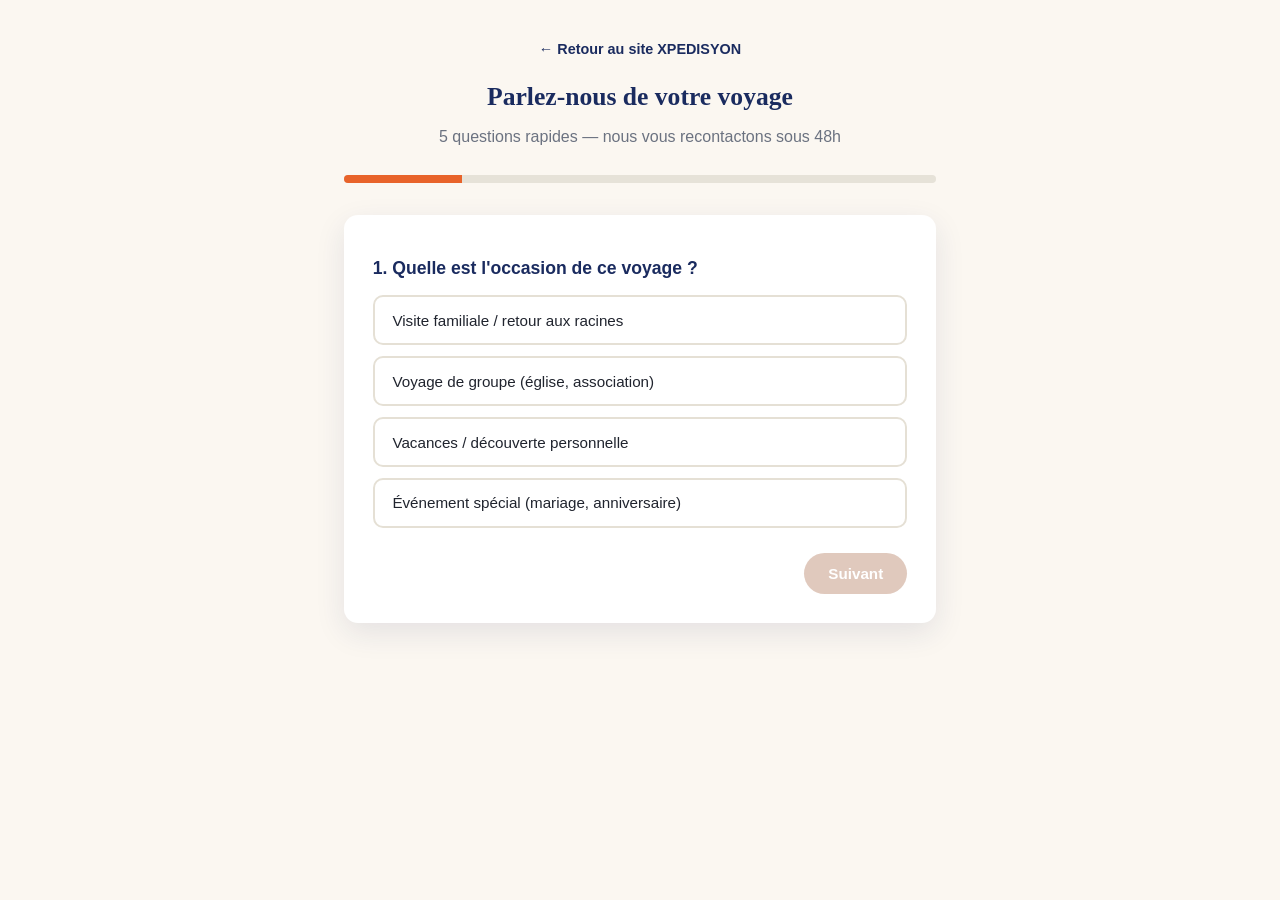
==== sondage.html @ b0c788e8 "Add files via upload Site initial XPEDISYON" ====
<!doctype html>
<html lang="fr">
<head>
<meta charset="utf-8" />
<meta name="viewport" content="width=device-width, initial-scale=1" />
<title>XPEDISYON — Parlez-nous de votre voyage</title>
<style>
  :root{--orange:#E8632A;--navy:#1A2B5F;--gold:#C9A84C;--cream:#FBF7F1;--ink:#20242E;--muted:#6B7280;--radius:14px;}
  *{box-sizing:border-box}
  body{margin:0;font-family:"Segoe UI",Helvetica,Arial,sans-serif;background:var(--cream);color:var(--ink)}
  .wrap{max-width:640px;margin:0 auto;padding:2.5rem 1.5rem}
  .top{text-align:center;margin-bottom:1.5rem}
  .top a{color:var(--navy);text-decoration:none;font-weight:600;font-size:.9rem}
  h1{font-family:Georgia,serif;color:var(--navy);text-align:center;font-size:1.6rem;margin-bottom:.3rem}
  .sub{text-align:center;color:var(--muted);margin-bottom:1.8rem}
  .progress-outer{background:#e6e2d8;border-radius:999px;height:8px;overflow:hidden;margin-bottom:2rem}
  .progress-inner{background:var(--orange);height:100%;width:8%;transition:width .3s}
  .card{background:#fff;border-radius:var(--radius);padding:1.8rem;box-shadow:0 10px 30px rgba(26,43,95,.10)}
  .q{display:none}
  .q.active{display:block}
  .q h2{font-size:1.1rem;color:var(--navy);margin-bottom:1rem}
  .opts{display:grid;gap:.7rem}
  .opt{border:2px solid #e5e0d5;border-radius:10px;padding:.9rem 1.1rem;cursor:pointer;font-size:.95rem;transition:.15s}
  .opt:hover{border-color:var(--gold)}
  .opt.sel{border-color:var(--orange);background:#fdf1eb;font-weight:600}
  input[type=text],input[type=email],input[type=tel]{width:100%;padding:.8rem;border:1px solid #ddd;border-radius:8px;font-size:.95rem;font-family:inherit}
  .nav-btns{display:flex;justify-content:space-between;margin-top:1.6rem}
  button{border:none;border-radius:999px;padding:.75rem 1.5rem;font-weight:700;cursor:pointer;font-size:.95rem}
  .btn-primary{background:var(--orange);color:#fff}
  .btn-primary:disabled{background:#e0c9bd;cursor:not-allowed}
  .btn-secondary{background:transparent;color:var(--navy)}
  .thanks{text-align:center;display:none}
  .thanks h2{color:var(--navy);font-family:Georgia,serif}
  .thanks p{color:var(--muted)}
  label{font-weight:600;font-size:.9rem;display:block;margin-bottom:.3rem}
  .field{margin-bottom:1rem}
</style>
</head>
<body>
<div class="wrap">
  <div class="top"><a href="/">&larr; Retour au site XPEDISYON</a></div>
  <h1>Parlez-nous de votre voyage</h1>
  <p class="sub">5 questions rapides — nous vous recontactons sous 48h</p>
  <div class="progress-outer"><div class="progress-inner" id="pbar"></div></div>

  <div class="card">
    <form name="sondage-xpedisyon" method="POST" data-netlify="true" netlify-honeypot="bot-field" id="surveyForm">
      <input type="hidden" name="form-name" value="sondage-xpedisyon" />
      <input type="hidden" name="segment_identifie" id="f-segment" />
      <input type="hidden" name="score_global" id="f-score" />
      <p style="display:none"><label>Ne pas remplir : <input name="bot-field" /></label></p>

      <div class="q active" data-step="1">
        <h2>1. Quelle est l'occasion de ce voyage ?</h2>
        <div class="opts" data-field="occasion">
          <div class="opt" data-value="Visite familiale">Visite familiale / retour aux racines</div>
          <div class="opt" data-value="Groupe / association">Voyage de groupe (église, association)</div>
          <div class="opt" data-value="Vacances / découverte">Vacances / découverte personnelle</div>
          <div class="opt" data-value="Événement spécial">Événement spécial (mariage, anniversaire)</div>
        </div>
        <input type="hidden" name="occasion" id="in-occasion" />
      </div>

      <div class="q" data-step="2">
        <h2>2. Combien de personnes voyageront ?</h2>
        <div class="opts" data-field="taille_groupe">
          <div class="opt" data-value="1-2 personnes">1 à 2 personnes</div>
          <div class="opt" data-value="3-5 personnes">3 à 5 personnes (famille)</div>
          <div class="opt" data-value="6-15 personnes">6 à 15 personnes</div>
          <div class="opt" data-value="16+ personnes">16 personnes ou plus (groupe)</div>
        </div>
        <input type="hidden" name="taille_groupe" id="in-taille_groupe" />
      </div>

      <div class="q" data-step="3">
        <h2>3. Quelle destination vous intéresse ?</h2>
        <div class="opts" data-field="destination">
          <div class="opt" data-value="Haïti">Haïti</div>
          <div class="opt" data-value="République Dominicaine">République Dominicaine</div>
          <div class="opt" data-value="Floride">Floride</div>
          <div class="opt" data-value="Pas encore décidé">Pas encore décidé</div>
        </div>
        <input type="hidden" name="destination" id="in-destination" />
      </div>

      <div class="q" data-step="4">
        <h2>4. Quel est votre budget approximatif par personne ?</h2>
        <div class="opts" data-field="budget">
          <div class="opt" data-value="Moins de 1500$">Moins de 1 500 $</div>
          <div class="opt" data-value="1500-3000$">1 500 $ à 3 000 $</div>
          <div class="opt" data-value="3000-5000$">3 000 $ à 5 000 $</div>
          <div class="opt" data-value="5000$+">5 000 $ et plus</div>
        </div>
        <input type="hidden" name="budget" id="in-budget" />
      </div>

      <div class="q" data-step="5">
        <h2>5. Vos coordonnées</h2>
        <div class="field"><label for="prenom">Prénom</label><input type="text" id="prenom" name="prenom" required /></div>
        <div class="field"><label for="courriel">Courriel</label><input type="email" id="courriel" name="courriel" required /></div>
        <div class="field"><label for="telephone">Téléphone (optionnel)</label><input type="tel" id="telephone" name="telephone" /></div>
      </div>

      <div class="nav-btns">
        <button type="button" class="btn-secondary" id="btnBack" style="visibility:hidden">Précédent</button>
        <button type="button" class="btn-primary" id="btnNext" disabled>Suivant</button>
      </div>
    </form>

    <div class="thanks" id="thanks">
      <h2>Merci !</h2>
      <p>Votre demande a bien été reçue. Un conseiller XPEDISYON vous recontactera sous 48 heures.</p>
      <a href="/" class="btn-primary" style="display:inline-block;text-decoration:none;padding:.75rem 1.6rem;border-radius:999px;margin-top:.5rem">Retour au site</a>
    </div>
  </div>
</div>

<script>
  const total = 5;
  let step = 1;
  const answers = {};

  document.querySelectorAll('.opts').forEach(group => {
    const field = group.dataset.field;
    group.querySelectorAll('.opt').forEach(opt => {
      opt.addEventListener('click', () => {
        group.querySelectorAll('.opt').forEach(o => o.classList.remove('sel'));
        opt.classList.add('sel');
        answers[field] = opt.dataset.value;
        document.getElementById('in-' + field).value = opt.dataset.value;
        document.getElementById('btnNext').disabled = false;
      });
    });
  });

  const prenomEl = document.getElementById('prenom');
  const courrielEl = document.getElementById('courriel');
  function checkStep5(){
    document.getElementById('btnNext').disabled = !(prenomEl.value && courrielEl.value);
  }
  prenomEl.addEventListener('input', checkStep5);
  courrielEl.addEventListener('input', checkStep5);

  function updateProgress(){
    document.getElementById('pbar').style.width = Math.round((step/total)*100) + '%';
  }

  function showStep(n){
    document.querySelectorAll('.q').forEach(q => q.classList.remove('active'));
    document.querySelector(`.q[data-step="${n}"]`).classList.add('active');
    document.getElementById('btnBack').style.visibility = n === 1 ? 'hidden' : 'visible';
    document.getElementById('btnNext').textContent = n === total ? 'Envoyer' : 'Suivant';
    // re-evaluate next button state
    if (n === total) checkStep5();
    else document.getElementById('btnNext').disabled = !answers[document.querySelector(`.q[data-step="${n}"] .opts`)?.dataset.field];
    updateProgress();
  }

  function computeScoreAndSegment(){
    let score = 0;
    if (answers.occasion === 'Groupe / association') score += 3;
    if (answers.taille_groupe === '16+ personnes') score += 3;
    if (answers.taille_groupe === '6-15 personnes') score += 2;
    if (answers.budget === '5000$+') score += 3;
    if (answers.budget === '3000-5000$') score += 2;
    document.getElementById('f-score').value = score;

    let segment = 'Diaspora haïtienne';
    if (answers.occasion === 'Groupe / association') segment = 'Groupe communautaire';
    else if (answers.taille_groupe === '16+ personnes') segment = 'Groupe communautaire';
    else if (answers.budget === '5000$+') segment = 'Professionnel / premium';
    document.getElementById('f-segment').value = segment;
  }

  document.getElementById('btnNext').addEventListener('click', () => {
    if (step < total) {
      step++;
      showStep(step);
    } else {
      computeScoreAndSegment();
      const form = document.getElementById('surveyForm');
      const data = new FormData(form);
      fetch('/', { method: 'POST', headers: { 'Content-Type': 'application/x-www-form-urlencoded' }, body: new URLSearchParams(data).toString() })
        .then(() => {
          document.querySelector('.card form').style.display = 'none';
          document.getElementById('thanks').style.display = 'block';
          document.getElementById('pbar').style.width = '100%';
        })
        .catch(() => alert("Une erreur est survenue. Veuillez réessayer ou nous écrire directement sur WhatsApp."));
    }
  });

  document.getElementById('btnBack').addEventListener('click', () => {
    if (step > 1) { step--; showStep(step); }
  });

  showStep(step);
</script>
</body>
</html>
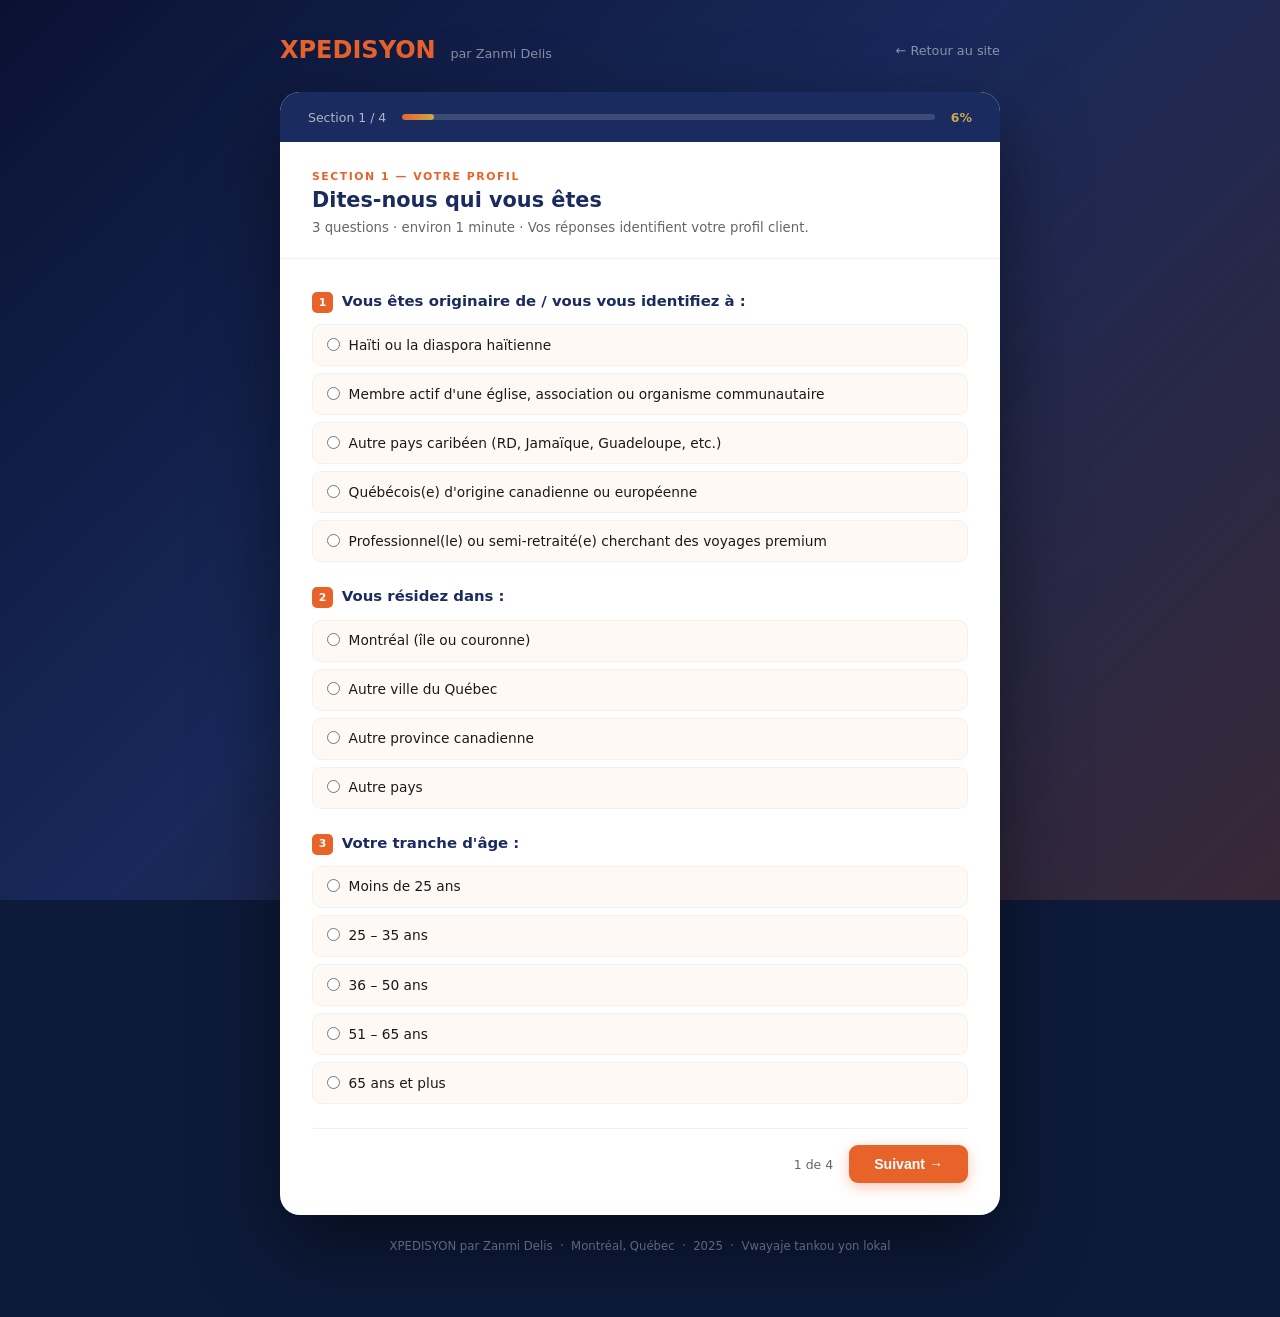
==== commit 4ae321b6: "Add files via upload" ====
--- a/sondage.html
+++ b/sondage.html
@@ -1,200 +1,548 @@
-<!doctype html>
+<!DOCTYPE html>
 <html lang="fr">
 <head>
-<meta charset="utf-8" />
-<meta name="viewport" content="width=device-width, initial-scale=1" />
-<title>XPEDISYON — Parlez-nous de votre voyage</title>
+<meta charset="UTF-8">
+<meta name="viewport" content="width=device-width, initial-scale=1.0">
+<title>XPEDISYON — Sondage de validation de marché</title>
+<meta name="description" content="Participez au sondage de validation de marché XPEDISYON. 5 minutes, confidentiel.">
 <style>
-  :root{--orange:#E8632A;--navy:#1A2B5F;--gold:#C9A84C;--cream:#FBF7F1;--ink:#20242E;--muted:#6B7280;--radius:14px;}
-  *{box-sizing:border-box}
-  body{margin:0;font-family:"Segoe UI",Helvetica,Arial,sans-serif;background:var(--cream);color:var(--ink)}
-  .wrap{max-width:640px;margin:0 auto;padding:2.5rem 1.5rem}
-  .top{text-align:center;margin-bottom:1.5rem}
-  .top a{color:var(--navy);text-decoration:none;font-weight:600;font-size:.9rem}
-  h1{font-family:Georgia,serif;color:var(--navy);text-align:center;font-size:1.6rem;margin-bottom:.3rem}
-  .sub{text-align:center;color:var(--muted);margin-bottom:1.8rem}
-  .progress-outer{background:#e6e2d8;border-radius:999px;height:8px;overflow:hidden;margin-bottom:2rem}
-  .progress-inner{background:var(--orange);height:100%;width:8%;transition:width .3s}
-  .card{background:#fff;border-radius:var(--radius);padding:1.8rem;box-shadow:0 10px 30px rgba(26,43,95,.10)}
-  .q{display:none}
-  .q.active{display:block}
-  .q h2{font-size:1.1rem;color:var(--navy);margin-bottom:1rem}
-  .opts{display:grid;gap:.7rem}
-  .opt{border:2px solid #e5e0d5;border-radius:10px;padding:.9rem 1.1rem;cursor:pointer;font-size:.95rem;transition:.15s}
-  .opt:hover{border-color:var(--gold)}
-  .opt.sel{border-color:var(--orange);background:#fdf1eb;font-weight:600}
-  input[type=text],input[type=email],input[type=tel]{width:100%;padding:.8rem;border:1px solid #ddd;border-radius:8px;font-size:.95rem;font-family:inherit}
-  .nav-btns{display:flex;justify-content:space-between;margin-top:1.6rem}
-  button{border:none;border-radius:999px;padding:.75rem 1.5rem;font-weight:700;cursor:pointer;font-size:.95rem}
-  .btn-primary{background:var(--orange);color:#fff}
-  .btn-primary:disabled{background:#e0c9bd;cursor:not-allowed}
-  .btn-secondary{background:transparent;color:var(--navy)}
-  .thanks{text-align:center;display:none}
-  .thanks h2{color:var(--navy);font-family:Georgia,serif}
-  .thanks p{color:var(--muted)}
-  label{font-weight:600;font-size:.9rem;display:block;margin-bottom:.3rem}
-  .field{margin-bottom:1rem}
+:root{
+  --orange:#E8632A;--orange-dark:#C4511F;--orange-light:#FAE0D0;
+  --navy:#1A2B5F;--navy-dark:#0D1A3A;--teal:#1B7A8A;
+  --gold:#C9A84C;--white:#FFFFFF;--off:#FFF9F6;
+  --gray:#F5F0EC;--mid:#D0C8C0;--muted:#6B6460;--text:#1A1A1A;
+  --go-bg:#D4EDDA;--go:#1A5C2A;--wait-bg:#FFF3CD;--wait:#7C5C00;
+  --nogo-bg:#F8D7DA;--nogo:#7A1C1C;
+}
+*{box-sizing:border-box;margin:0;padding:0}
+html{scroll-behavior:smooth}
+body{font-family:'Segoe UI',system-ui,sans-serif;color:var(--text);min-height:100vh;background:var(--navy-dark)}
+.bg{position:fixed;inset:0;background:linear-gradient(135deg,rgba(10,18,50,.94) 0%,rgba(26,43,95,.86) 45%,rgba(232,99,42,.2) 100%),url('https://images.unsplash.com/photo-1506953823976-52e1fdc0149a?w=1600&q=80&fit=crop') center/cover no-repeat;z-index:0}
+.wrap{position:relative;z-index:1;min-height:100vh;display:flex;flex-direction:column;align-items:center;padding:1.5rem 1rem 4rem}
+.top-bar{width:100%;max-width:720px;display:flex;align-items:center;justify-content:space-between;padding:.75rem 0 1.75rem}
+.logo{font-size:1.5rem;font-weight:800;color:var(--orange);text-decoration:none}
+.logo span{font-size:.8rem;font-weight:400;color:rgba(255,255,255,.5);margin-left:.4rem}
+.back-link{font-size:.8rem;color:rgba(255,255,255,.5);text-decoration:none;transition:color .15s}
+.back-link:hover{color:var(--orange)}
+.card{width:100%;max-width:720px;background:var(--white);border-radius:20px;overflow:hidden;box-shadow:0 32px 80px rgba(0,0,0,.5)}
+.progress-bar{background:var(--navy);padding:1.1rem 1.75rem;display:flex;align-items:center;gap:1rem}
+.prog-label{color:rgba(255,255,255,.65);font-size:.78rem;white-space:nowrap}
+.prog-track{flex:1;height:6px;background:rgba(255,255,255,.15);border-radius:3px;overflow:hidden}
+.prog-fill{height:6px;background:linear-gradient(90deg,var(--orange),var(--gold));border-radius:3px;transition:width .5s ease}
+.prog-pct{color:var(--gold);font-size:.78rem;font-weight:700;white-space:nowrap}
+.sec-head{padding:1.75rem 2rem 0;border-bottom:1px solid var(--gray);margin-bottom:1.5rem}
+.eyebrow{font-size:.68rem;font-weight:700;letter-spacing:.14em;text-transform:uppercase;color:var(--orange);margin-bottom:.3rem}
+.sec-title{font-size:1.3rem;font-weight:800;color:var(--navy);margin-bottom:.3rem}
+.sec-desc{font-size:.83rem;color:var(--muted);line-height:1.6;padding-bottom:1.25rem}
+.body{padding:.5rem 2rem 2rem}
+.q{margin-bottom:1.5rem}
+.q-lbl{display:flex;align-items:flex-start;gap:.55rem;font-size:.93rem;font-weight:600;color:var(--navy);margin-bottom:.7rem;line-height:1.45}
+.qn{background:var(--orange);color:#fff;font-size:.68rem;font-weight:700;min-width:21px;height:21px;border-radius:5px;display:inline-flex;align-items:center;justify-content:center;flex-shrink:0;margin-top:1px}
+.sub{font-size:.76rem;font-weight:400;color:var(--muted);margin-top:.15rem;display:block}
+.opts{display:flex;flex-direction:column;gap:7px}
+.opt{display:flex;align-items:flex-start;gap:9px;padding:.65rem .85rem;border:1.5px solid var(--gray);border-radius:9px;cursor:pointer;transition:all .15s;font-size:.86rem;color:var(--text);line-height:1.4;background:var(--off);user-select:none}
+.opt:hover{border-color:var(--orange);background:#fff5f0}
+.opt.sel{border-color:var(--orange);background:var(--orange-light);color:var(--navy);font-weight:500}
+.opt input{accent-color:var(--orange);margin-top:2px;flex-shrink:0}
+.scale-wrap{display:flex;flex-direction:column;gap:9px}
+.scale-ends{display:flex;justify-content:space-between;font-size:.73rem;color:var(--muted)}
+.scale-row{display:flex;gap:5px;flex-wrap:wrap}
+.sb{flex:1;min-width:36px;padding:.5rem .2rem;border:1.5px solid var(--gray);border-radius:7px;background:var(--off);cursor:pointer;font-size:.85rem;font-weight:600;color:var(--muted);text-align:center;transition:all .15s}
+.sb:hover{border-color:var(--orange);color:var(--orange)}
+.sb.sel{background:var(--orange);color:#fff;border-color:var(--orange)}
+textarea{width:100%;border:1.5px solid var(--gray);border-radius:9px;padding:.7rem .9rem;font-size:.86rem;font-family:inherit;color:var(--text);background:var(--off);resize:vertical;min-height:88px;outline:none;transition:border-color .15s}
+textarea:focus{border-color:var(--orange)}
+.err{color:#c0392b;font-size:.75rem;margin-top:5px;display:none}
+.btn-row{display:flex;justify-content:space-between;align-items:center;padding-top:1rem;border-top:1px solid var(--gray)}
+.btn{padding:.62rem 1.5rem;border-radius:9px;font-size:.88rem;font-weight:600;cursor:pointer;transition:all .15s;border:1.5px solid transparent;text-decoration:none;display:inline-block}
+.btn-p{background:var(--orange);color:#fff;box-shadow:0 4px 14px rgba(232,99,42,.35)}
+.btn-p:hover{background:var(--orange-dark);transform:translateY(-1px)}
+.btn-b{background:transparent;color:var(--muted);border-color:var(--mid)}
+.btn-b:hover{background:var(--gray);color:var(--text)}
+.step-lbl{font-size:.78rem;color:var(--muted)}
+.divider{height:1px;background:var(--gray);margin:1.25rem 0}
+.res-head{background:var(--navy);padding:2rem;text-align:center;color:#fff}
+.res-head h2{font-size:1.3rem;margin-bottom:.3rem}
+.res-head p{font-size:.82rem;color:rgba(255,255,255,.6)}
+.score-ring{width:88px;height:88px;border-radius:50%;border:4px solid var(--orange);display:flex;flex-direction:column;align-items:center;justify-content:center;margin:1rem auto .5rem;background:rgba(255,255,255,.07)}
+.score-n{font-size:1.55rem;font-weight:800;color:var(--orange);line-height:1}
+.score-d{font-size:.68rem;color:rgba(255,255,255,.45)}
+.res-body{padding:1.5rem 2rem 2rem}
+.verdict{display:flex;align-items:flex-start;gap:.75rem;padding:1rem 1.2rem;border-radius:11px;margin-bottom:1.25rem;font-weight:600;font-size:.92rem}
+.verdict.go{background:var(--go-bg);color:var(--go);border:1.5px solid #a8d5b5}
+.verdict.wait{background:var(--wait-bg);color:var(--wait);border:1.5px solid #f0d080}
+.verdict.nogo{background:var(--nogo-bg);color:var(--nogo);border:1.5px solid #f0a0a0}
+.verdict-icon{font-size:1.3rem;flex-shrink:0;margin-top:1px}
+.v-sub{font-size:.8rem;font-weight:400;margin-top:.2rem;line-height:1.5}
+.dim-card,.seg-card,.thresh-card{background:var(--off);border:1px solid var(--gray);border-radius:12px;padding:1.25rem 1.5rem;margin-bottom:1rem}
+.dim-card h4,.seg-card h4,.thresh-card h4{font-size:.83rem;font-weight:700;color:var(--navy);margin-bottom:.9rem}
+.dim-row{margin-bottom:.8rem}
+.dim-meta{display:flex;justify-content:space-between;font-size:.76rem;margin-bottom:3px}
+.dim-name{color:var(--muted)}
+.dim-val{font-weight:600;color:var(--navy)}
+.bar-t{height:7px;background:var(--gray);border-radius:4px;overflow:hidden}
+.bar-f{height:7px;border-radius:4px;transition:width 1.2s ease}
+.seg-chip{display:inline-block;padding:.35rem .9rem;border-radius:20px;font-size:.8rem;font-weight:600;margin-bottom:.5rem;color:#fff}
+.thresh-row{display:grid;grid-template-columns:2fr 1fr 1fr 1fr;gap:5px;font-size:.72rem;padding:.4rem 0;border-bottom:1px solid var(--gray);align-items:center}
+.thresh-row:last-of-type{border-bottom:none}
+.thresh-row.hdr{font-weight:700;color:var(--navy);font-size:.7rem;padding-bottom:.45rem}
+.chip{display:inline-block;padding:2px 7px;border-radius:5px;font-size:.68rem;font-weight:600}
+.cg{background:var(--go-bg);color:var(--go)}
+.cw{background:var(--wait-bg);color:var(--wait)}
+.cn{background:var(--nogo-bg);color:var(--nogo)}
+.dec-note{background:var(--navy);color:rgba(255,255,255,.82);border-radius:9px;padding:.9rem 1.1rem;font-size:.79rem;line-height:1.65;margin-top:.7rem}
+.dec-note strong{color:var(--gold)}
+.act-row{display:flex;gap:9px;flex-wrap:wrap;margin-top:1.25rem}
+.btn-dl{background:var(--navy);color:#fff;border:none;padding:.62rem 1.4rem;border-radius:9px;font-size:.85rem;font-weight:600;cursor:pointer;transition:background .15s}
+.btn-dl:hover{background:var(--navy-dark)}
+.btn-rst{background:transparent;color:var(--muted);border:1.5px solid var(--mid);padding:.62rem 1.4rem;border-radius:9px;font-size:.85rem;font-weight:600;cursor:pointer;transition:all .15s}
+.btn-rst:hover{background:var(--gray)}
+.footer-note{text-align:center;color:rgba(255,255,255,.35);font-size:.73rem;margin-top:1.5rem}
+.netlify-hidden{display:none}
+@media(max-width:580px){
+  .body,.sec-head{padding-left:1.25rem;padding-right:1.25rem}
+  .res-head,.res-body{padding-left:1.25rem;padding-right:1.25rem}
+  .scale-row{gap:4px}
+  .sb{min-width:30px;font-size:.78rem;padding:.42rem .15rem}
+  .thresh-row{grid-template-columns:1.4fr 1fr 1fr 1fr;font-size:.66rem}
+}
 </style>
 </head>
 <body>
+<div class="bg"></div>
 <div class="wrap">
-  <div class="top"><a href="/">&larr; Retour au site XPEDISYON</a></div>
-  <h1>Parlez-nous de votre voyage</h1>
-  <p class="sub">5 questions rapides — nous vous recontactons sous 48h</p>
-  <div class="progress-outer"><div class="progress-inner" id="pbar"></div></div>
-
-  <div class="card">
-    <form name="sondage-xpedisyon" method="POST" data-netlify="true" netlify-honeypot="bot-field" id="surveyForm">
-      <input type="hidden" name="form-name" value="sondage-xpedisyon" />
-      <input type="hidden" name="segment_identifie" id="f-segment" />
-      <input type="hidden" name="score_global" id="f-score" />
-      <p style="display:none"><label>Ne pas remplir : <input name="bot-field" /></label></p>
-
-      <div class="q active" data-step="1">
-        <h2>1. Quelle est l'occasion de ce voyage ?</h2>
-        <div class="opts" data-field="occasion">
-          <div class="opt" data-value="Visite familiale">Visite familiale / retour aux racines</div>
-          <div class="opt" data-value="Groupe / association">Voyage de groupe (église, association)</div>
-          <div class="opt" data-value="Vacances / découverte">Vacances / découverte personnelle</div>
-          <div class="opt" data-value="Événement spécial">Événement spécial (mariage, anniversaire)</div>
-        </div>
-        <input type="hidden" name="occasion" id="in-occasion" />
-      </div>
-
-      <div class="q" data-step="2">
-        <h2>2. Combien de personnes voyageront ?</h2>
-        <div class="opts" data-field="taille_groupe">
-          <div class="opt" data-value="1-2 personnes">1 à 2 personnes</div>
-          <div class="opt" data-value="3-5 personnes">3 à 5 personnes (famille)</div>
-          <div class="opt" data-value="6-15 personnes">6 à 15 personnes</div>
-          <div class="opt" data-value="16+ personnes">16 personnes ou plus (groupe)</div>
-        </div>
-        <input type="hidden" name="taille_groupe" id="in-taille_groupe" />
-      </div>
-
-      <div class="q" data-step="3">
-        <h2>3. Quelle destination vous intéresse ?</h2>
-        <div class="opts" data-field="destination">
-          <div class="opt" data-value="Haïti">Haïti</div>
-          <div class="opt" data-value="République Dominicaine">République Dominicaine</div>
-          <div class="opt" data-value="Floride">Floride</div>
-          <div class="opt" data-value="Pas encore décidé">Pas encore décidé</div>
-        </div>
-        <input type="hidden" name="destination" id="in-destination" />
-      </div>
-
-      <div class="q" data-step="4">
-        <h2>4. Quel est votre budget approximatif par personne ?</h2>
-        <div class="opts" data-field="budget">
-          <div class="opt" data-value="Moins de 1500$">Moins de 1 500 $</div>
-          <div class="opt" data-value="1500-3000$">1 500 $ à 3 000 $</div>
-          <div class="opt" data-value="3000-5000$">3 000 $ à 5 000 $</div>
-          <div class="opt" data-value="5000$+">5 000 $ et plus</div>
-        </div>
-        <input type="hidden" name="budget" id="in-budget" />
-      </div>
-
-      <div class="q" data-step="5">
-        <h2>5. Vos coordonnées</h2>
-        <div class="field"><label for="prenom">Prénom</label><input type="text" id="prenom" name="prenom" required /></div>
-        <div class="field"><label for="courriel">Courriel</label><input type="email" id="courriel" name="courriel" required /></div>
-        <div class="field"><label for="telephone">Téléphone (optionnel)</label><input type="tel" id="telephone" name="telephone" /></div>
-      </div>
-
-      <div class="nav-btns">
-        <button type="button" class="btn-secondary" id="btnBack" style="visibility:hidden">Précédent</button>
-        <button type="button" class="btn-primary" id="btnNext" disabled>Suivant</button>
-      </div>
-    </form>
-
-    <div class="thanks" id="thanks">
-      <h2>Merci !</h2>
-      <p>Votre demande a bien été reçue. Un conseiller XPEDISYON vous recontactera sous 48 heures.</p>
-      <a href="/" class="btn-primary" style="display:inline-block;text-decoration:none;padding:.75rem 1.6rem;border-radius:999px;margin-top:.5rem">Retour au site</a>
-    </div>
+  <div class="top-bar">
+    <a href="index.html" class="logo">XPEDISYON <span>par Zanmi Delis</span></a>
+    <a href="index.html" class="back-link">&larr; Retour au site</a>
   </div>
+
+  <form name="sondage-xpedisyon" netlify netlify-honeypot="bot-field" class="netlify-hidden">
+    <input type="hidden" name="form-name" value="sondage-xpedisyon">
+    <input name="bot-field">
+    <input name="segment"><input name="ville"><input name="age">
+    <input name="frequence"><input name="destinations"><input name="methode"><input name="defi">
+    <input name="interet"><input name="attrait"><input name="contact_ref">
+    <input name="horizon"><input name="projet">
+    <input name="budget"><input name="frais"><input name="canal"><input name="nps">
+    <input name="commentaire"><input name="score_global">
+  </form>
+
+  <div class="card" id="main-card">
+    <div class="progress-bar">
+      <span class="prog-label" id="plbl">Section 1 / 4</span>
+      <div class="prog-track"><div class="prog-fill" id="pbar" style="width:6%"></div></div>
+      <span class="prog-pct" id="ppct">6%</span>
+    </div>
+
+    <div id="sf">
+
+    <div id="s1">
+      <div class="sec-head">
+        <div class="eyebrow">Section 1 — Votre profil</div>
+        <div class="sec-title">Dites-nous qui vous êtes</div>
+        <div class="sec-desc">3 questions · environ 1 minute · Vos réponses identifient votre profil client.</div>
+      </div>
+      <div class="body">
+        <div class="q">
+          <div class="q-lbl"><span class="qn">1</span><span>Vous êtes originaire de / vous vous identifiez à :</span></div>
+          <div class="opts" id="o1">
+            <label class="opt"><input type="radio" name="q1" value="haiti"> Haïti ou la diaspora haïtienne</label>
+            <label class="opt"><input type="radio" name="q1" value="asso"> Membre actif d'une église, association ou organisme communautaire</label>
+            <label class="opt"><input type="radio" name="q1" value="caraibe"> Autre pays caribéen (RD, Jamaïque, Guadeloupe, etc.)</label>
+            <label class="opt"><input type="radio" name="q1" value="quebec"> Québécois(e) d'origine canadienne ou européenne</label>
+            <label class="opt"><input type="radio" name="q1" value="pro"> Professionnel(le) ou semi-retraité(e) cherchant des voyages premium</label>
+          </div>
+          <div class="err" id="e1">Veuillez sélectionner une option.</div>
+        </div>
+        <div class="q">
+          <div class="q-lbl"><span class="qn">2</span><span>Vous résidez dans :</span></div>
+          <div class="opts" id="o2">
+            <label class="opt"><input type="radio" name="q2" value="mtl"> Montréal (île ou couronne)</label>
+            <label class="opt"><input type="radio" name="q2" value="qc"> Autre ville du Québec</label>
+            <label class="opt"><input type="radio" name="q2" value="canada"> Autre province canadienne</label>
+            <label class="opt"><input type="radio" name="q2" value="autre"> Autre pays</label>
+          </div>
+          <div class="err" id="e2">Veuillez sélectionner une option.</div>
+        </div>
+        <div class="q">
+          <div class="q-lbl"><span class="qn">3</span><span>Votre tranche d'âge :</span></div>
+          <div class="opts" id="o3">
+            <label class="opt"><input type="radio" name="q3" value="u25"> Moins de 25 ans</label>
+            <label class="opt"><input type="radio" name="q3" value="25-35"> 25 – 35 ans</label>
+            <label class="opt"><input type="radio" name="q3" value="36-50"> 36 – 50 ans</label>
+            <label class="opt"><input type="radio" name="q3" value="51-65"> 51 – 65 ans</label>
+            <label class="opt"><input type="radio" name="q3" value="65p"> 65 ans et plus</label>
+          </div>
+          <div class="err" id="e3">Veuillez sélectionner une option.</div>
+        </div>
+        <div class="btn-row"><div></div><div style="display:flex;align-items:center;gap:1rem"><span class="step-lbl">1 de 4</span><button class="btn btn-p" onclick="go(2)">Suivant &rarr;</button></div></div>
+      </div>
+    </div>
+
+    <div id="s2" style="display:none">
+      <div class="sec-head">
+        <div class="eyebrow">Section 2 — Habitudes de voyage</div>
+        <div class="sec-title">Comment vous voyagez aujourd'hui</div>
+        <div class="sec-desc">4 questions · environ 1 minute.</div>
+      </div>
+      <div class="body">
+        <div class="q">
+          <div class="q-lbl"><span class="qn">4</span><span>À quelle fréquence voyagez-vous hors du Canada ?</span></div>
+          <div class="opts" id="o4">
+            <label class="opt"><input type="radio" name="q4" value="never"> Rarement — moins d'une fois tous les 5 ans</label>
+            <label class="opt"><input type="radio" name="q4" value="3-5"> Tous les 3 à 5 ans</label>
+            <label class="opt"><input type="radio" name="q4" value="1-3"> Tous les 1 à 3 ans</label>
+            <label class="opt"><input type="radio" name="q4" value="annual"> Une fois par an</label>
+            <label class="opt"><input type="radio" name="q4" value="multi"> Plusieurs fois par an</label>
+          </div>
+          <div class="err" id="e4">Veuillez sélectionner une option.</div>
+        </div>
+        <div class="q">
+          <div class="q-lbl"><span class="qn">5</span><span>Destinations habituelles ou souhaitées <span class="sub">Plusieurs choix possibles</span></span></div>
+          <div class="opts" id="o5">
+            <label class="opt"><input type="checkbox" name="q5" value="haiti"> Haïti (Port-au-Prince, Cap-Haïtien, Jacmel…)</label>
+            <label class="opt"><input type="checkbox" name="q5" value="rd"> République Dominicaine (Punta Cana, Santiago, Santo Domingo)</label>
+            <label class="opt"><input type="checkbox" name="q5" value="floride"> Floride (Miami, Orlando, Fort Lauderdale)</label>
+            <label class="opt"><input type="checkbox" name="q5" value="caraibes"> Autres Caraïbes (Jamaïque, Barbade, Guadeloupe…)</label>
+            <label class="opt"><input type="checkbox" name="q5" value="autres"> Hors Caraïbes (Europe, Afrique, Asie…)</label>
+          </div>
+          <div class="err" id="e5">Veuillez sélectionner au moins une option.</div>
+        </div>
+        <div class="q">
+          <div class="q-lbl"><span class="qn">6</span><span>Comment organisez-vous habituellement vos voyages ?</span></div>
+          <div class="opts" id="o6">
+            <label class="opt"><input type="radio" name="q6" value="seul"> Je réserve tout moi-même (Booking, Expedia, Airbnb)</label>
+            <label class="opt"><input type="radio" name="q6" value="agence"> Je passe par une agence traditionnelle</label>
+            <label class="opt"><input type="radio" name="q6" value="contact"> Je passe par un contact de confiance</label>
+            <label class="opt"><input type="radio" name="q6" value="mix"> Un mélange des options ci-dessus</label>
+            <label class="opt"><input type="radio" name="q6" value="notyet"> Je n'ai pas encore voyagé mais j'ai un projet</label>
+          </div>
+          <div class="err" id="e6">Veuillez sélectionner une option.</div>
+        </div>
+        <div class="q">
+          <div class="q-lbl"><span class="qn">7</span><span>Votre plus grand défi quand vous organisez un voyage en Caraïbe :</span></div>
+          <div class="opts" id="o7">
+            <label class="opt"><input type="radio" name="q7" value="prix"> Trouver les meilleurs prix</label>
+            <label class="opt"><input type="radio" name="q7" value="secu"> Incertitude sur la sécurité (surtout pour Haïti)</label>
+            <label class="opt"><input type="radio" name="q7" value="logis"> Logistique complexe (groupe, famille nombreuse, personnes âgées)</label>
+            <label class="opt"><input type="radio" name="q7" value="confiance"> Manque de confiance envers les agences génériques</label>
+            <label class="opt"><input type="radio" name="q7" value="langue"> Barrière linguistique ou culturelle</label>
+            <label class="opt"><input type="radio" name="q7" value="rien"> Je n'ai pas de défi particulier</label>
+          </div>
+          <div class="err" id="e7">Veuillez sélectionner une option.</div>
+        </div>
+        <div class="btn-row"><button class="btn btn-b" onclick="go(1)">&larr; Retour</button><div style="display:flex;align-items:center;gap:1rem"><span class="step-lbl">2 de 4</span><button class="btn btn-p" onclick="go(3)">Suivant &rarr;</button></div></div>
+      </div>
+    </div>
+
+    <div id="s3" style="display:none">
+      <div class="sec-head">
+        <div class="eyebrow">Section 3 — Intérêt pour XPEDISYON</div>
+        <div class="sec-title">Un concept à évaluer</div>
+        <div class="sec-desc">XPEDISYON est une agence caribéenne pour la diaspora montréalaise — service en créole et français, partenaires locaux, proposition personnalisée en 24h. · 5 questions</div>
+      </div>
+      <div class="body">
+        <div class="q">
+          <div class="q-lbl"><span class="qn">8</span><span>À quel point ce type de service vous intéresse-t-il ?</span></div>
+          <div class="scale-wrap">
+            <div class="scale-ends"><span>Pas du tout</span><span>Extrêmement</span></div>
+            <div class="scale-row" id="sc8">
+              <button class="sb" onclick="ps('sc8',1,this)">1</button><button class="sb" onclick="ps('sc8',2,this)">2</button><button class="sb" onclick="ps('sc8',3,this)">3</button><button class="sb" onclick="ps('sc8',4,this)">4</button><button class="sb" onclick="ps('sc8',5,this)">5</button><button class="sb" onclick="ps('sc8',6,this)">6</button><button class="sb" onclick="ps('sc8',7,this)">7</button><button class="sb" onclick="ps('sc8',8,this)">8</button><button class="sb" onclick="ps('sc8',9,this)">9</button><button class="sb" onclick="ps('sc8',10,this)">10</button>
+            </div>
+          </div>
+          <div class="err" id="e8">Veuillez choisir une note.</div>
+        </div>
+        <div class="q">
+          <div class="q-lbl"><span class="qn">9</span><span>Ce qui vous attirerait le plus <span class="sub">Maximum 2 choix</span></span></div>
+          <div class="opts" id="o9">
+            <label class="opt"><input type="checkbox" name="q9" value="langue"> Service en créole / français — quelqu'un qui comprend ma culture</label>
+            <label class="opt"><input type="checkbox" name="q9" value="local"> Partenaires locaux sur place (fixers) — expérience authentique</label>
+            <label class="opt"><input type="checkbox" name="q9" value="groupe"> Organisation de voyages en groupe ou famille nombreuse</label>
+            <label class="opt"><input type="checkbox" name="q9" value="secu"> Accompagnement sécurité pour destinations comme Haïti</label>
+            <label class="opt"><input type="checkbox" name="q9" value="perso"> Proposition personnalisée en 24h — sans démarche compliquée</label>
+            <label class="opt"><input type="checkbox" name="q9" value="prix"> Prix compétitif comparable aux plateformes en ligne</label>
+          </div>
+          <div class="err" id="e9">Veuillez sélectionner au moins 1 option.</div>
+        </div>
+        <div class="q">
+          <div class="q-lbl"><span class="qn">10</span><span>Si un membre de confiance vous recommandait cet agent, quelle est la probabilité que vous le contactiez ?</span></div>
+          <div class="scale-wrap">
+            <div class="scale-ends"><span>Très improbable</span><span>Presque certain</span></div>
+            <div class="scale-row" id="sc10">
+              <button class="sb" onclick="ps('sc10',1,this)">1</button><button class="sb" onclick="ps('sc10',2,this)">2</button><button class="sb" onclick="ps('sc10',3,this)">3</button><button class="sb" onclick="ps('sc10',4,this)">4</button><button class="sb" onclick="ps('sc10',5,this)">5</button><button class="sb" onclick="ps('sc10',6,this)">6</button><button class="sb" onclick="ps('sc10',7,this)">7</button><button class="sb" onclick="ps('sc10',8,this)">8</button><button class="sb" onclick="ps('sc10',9,this)">9</button><button class="sb" onclick="ps('sc10',10,this)">10</button>
+            </div>
+          </div>
+          <div class="err" id="e10">Veuillez choisir une note.</div>
+        </div>
+        <div class="q">
+          <div class="q-lbl"><span class="qn">11</span><span>Dans quel délai envisageriez-vous un voyage avec ce type d'agent ?</span></div>
+          <div class="opts" id="o11">
+            <label class="opt"><input type="radio" name="q11" value="3m"> Dans les 3 prochains mois</label>
+            <label class="opt"><input type="radio" name="q11" value="6m"> Dans les 3 à 6 prochains mois</label>
+            <label class="opt"><input type="radio" name="q11" value="1an"> Dans 6 à 12 mois</label>
+            <label class="opt"><input type="radio" name="q11" value="2ans"> Dans 1 à 2 ans</label>
+            <label class="opt"><input type="radio" name="q11" value="non"> Je ne prévois pas de voyage pour l'instant</label>
+          </div>
+          <div class="err" id="e11">Veuillez sélectionner une option.</div>
+        </div>
+        <div class="q">
+          <div class="q-lbl"><span class="qn">12</span><span>Avez-vous un projet de voyage non organisé en tête ?</span></div>
+          <div class="opts" id="o12">
+            <label class="opt"><input type="radio" name="q12" value="oui_urgent"> Oui — et j'aimerais l'organiser bientôt</label>
+            <label class="opt"><input type="radio" name="q12" value="oui_vague"> Oui — une idée encore vague</label>
+            <label class="opt"><input type="radio" name="q12" value="non_soon"> Non — mais j'en aurai probablement un d'ici 1 an</label>
+            <label class="opt"><input type="radio" name="q12" value="non"> Non — pas de projet en vue</label>
+          </div>
+          <div class="err" id="e12">Veuillez sélectionner une option.</div>
+        </div>
+        <div class="btn-row"><button class="btn btn-b" onclick="go(2)">&larr; Retour</button><div style="display:flex;align-items:center;gap:1rem"><span class="step-lbl">3 de 4</span><button class="btn btn-p" onclick="go(4)">Suivant &rarr;</button></div></div>
+      </div>
+    </div>
+
+    <div id="s4" style="display:none">
+      <div class="sec-head">
+        <div class="eyebrow">Section 4 — Budget & engagement</div>
+        <div class="sec-title">Votre disposition concrète</div>
+        <div class="sec-desc">4 questions + commentaire libre · environ 2 minutes.</div>
+      </div>
+      <div class="body">
+        <div class="q">
+          <div class="q-lbl"><span class="qn">13</span><span>Pour un voyage en famille (4–5 personnes), votre budget total approximatif :</span></div>
+          <div class="opts" id="o13">
+            <label class="opt"><input type="radio" name="q13" value="u2k"> Moins de 2 000 $</label>
+            <label class="opt"><input type="radio" name="q13" value="2-4k"> 2 000 $ – 4 000 $</label>
+            <label class="opt"><input type="radio" name="q13" value="4-7k"> 4 000 $ – 7 000 $</label>
+            <label class="opt"><input type="radio" name="q13" value="7-12k"> 7 000 $ – 12 000 $</label>
+            <label class="opt"><input type="radio" name="q13" value="12kp"> Plus de 12 000 $</label>
+          </div>
+          <div class="err" id="e13">Veuillez sélectionner une option.</div>
+        </div>
+        <div class="q">
+          <div class="q-lbl"><span class="qn">14</span><span>Seriez-vous prêt(e) à payer des frais de service à un agent qui s'occupe de tout ?</span></div>
+          <div class="opts" id="o14">
+            <label class="opt"><input type="radio" name="q14" value="no"> Non — je préfère ne rien payer de plus</label>
+            <label class="opt"><input type="radio" name="q14" value="25"> Oui — jusqu'à 25 $ par personne</label>
+            <label class="opt"><input type="radio" name="q14" value="50"> Oui — jusqu'à 50 $ par personne</label>
+            <label class="opt"><input type="radio" name="q14" value="75"> Oui — jusqu'à 75 $ par personne</label>
+            <label class="opt"><input type="radio" name="q14" value="100p"> Oui — 100 $ et plus si le service le justifie</label>
+          </div>
+          <div class="err" id="e14">Veuillez sélectionner une option.</div>
+        </div>
+        <div class="q">
+          <div class="q-lbl"><span class="qn">15</span><span>Canal préféré pour être contacté par l'agent :</span></div>
+          <div class="opts" id="o15">
+            <label class="opt"><input type="radio" name="q15" value="whatsapp"> WhatsApp (message vocal ou texte)</label>
+            <label class="opt"><input type="radio" name="q15" value="facebook"> Messenger Facebook</label>
+            <label class="opt"><input type="radio" name="q15" value="email"> Email</label>
+            <label class="opt"><input type="radio" name="q15" value="phone"> Appel téléphonique</label>
+            <label class="opt"><input type="radio" name="q15" value="form"> Formulaire sur un site web</label>
+          </div>
+          <div class="err" id="e15">Veuillez sélectionner une option.</div>
+        </div>
+        <div class="q">
+          <div class="q-lbl"><span class="qn">16</span><span>Sur 10, probabilité de recommander ce service à un ami s'il était disponible à Montréal :</span></div>
+          <div class="scale-wrap">
+            <div class="scale-ends"><span>Je ne recommanderais pas</span><span>Je recommanderais certainement</span></div>
+            <div class="scale-row" id="sc16">
+              <button class="sb" onclick="ps('sc16',1,this)">1</button><button class="sb" onclick="ps('sc16',2,this)">2</button><button class="sb" onclick="ps('sc16',3,this)">3</button><button class="sb" onclick="ps('sc16',4,this)">4</button><button class="sb" onclick="ps('sc16',5,this)">5</button><button class="sb" onclick="ps('sc16',6,this)">6</button><button class="sb" onclick="ps('sc16',7,this)">7</button><button class="sb" onclick="ps('sc16',8,this)">8</button><button class="sb" onclick="ps('sc16',9,this)">9</button><button class="sb" onclick="ps('sc16',10,this)">10</button>
+            </div>
+          </div>
+          <div class="err" id="e16">Veuillez choisir une note.</div>
+        </div>
+        <div class="q">
+          <div class="q-lbl"><span class="qn">+</span><span>Un commentaire ou une destination qui vous tient à cœur ? <span class="sub">Optionnel</span></span></div>
+          <textarea id="q17" placeholder="Ex : J'aimerais partir en groupe avec des amis de l'église vers Haïti ou la RD..."></textarea>
+        </div>
+        <div class="btn-row"><button class="btn btn-b" onclick="go(3)">&larr; Retour</button><div style="display:flex;align-items:center;gap:1rem"><span class="step-lbl">4 de 4</span><button class="btn btn-p" onclick="submit()">Voir mes résultats &rarr;</button></div></div>
+      </div>
+    </div>
+
+    </div>
+
+    <div id="res" style="display:none">
+      <div class="res-head">
+        <p style="font-size:.7rem;letter-spacing:.1em;text-transform:uppercase;color:rgba(255,255,255,.45);margin-bottom:.3rem">Analyse de votre profil</p>
+        <h2>Votre résultat XPEDISYON</h2>
+        <div class="score-ring"><div class="score-n" id="rscore">—</div><div class="score-d">/100</div></div>
+      </div>
+      <div class="res-body">
+        <div id="rverdict"></div>
+        <div class="dim-card"><h4>Score par dimension</h4><div id="rdims"></div></div>
+        <div class="seg-card"><h4>Votre segment client identifié</h4><div id="rseg"></div></div>
+        <div class="thresh-card">
+          <h4>Paramètres de décision GO / NO-GO — pour 40+ répondants</h4>
+          <div class="thresh-row hdr"><span>Variable</span><span>GO</span><span>ATTENDRE</span><span>NO-GO</span></div>
+          <div class="thresh-row"><span>Intérêt moyen Q8 (/10)</span><span class="chip cg">&ge;7.0</span><span class="chip cw">5.5–6.9</span><span class="chip cn">&lt;5.5</span></div>
+          <div class="thresh-row"><span>Contact via référence Q10</span><span class="chip cg">&ge;7.5</span><span class="chip cw">6.0–7.4</span><span class="chip cn">&lt;6.0</span></div>
+          <div class="thresh-row"><span>NPS recommandation Q16</span><span class="chip cg">&ge;7.0</span><span class="chip cw">5.5–6.9</span><span class="chip cn">&lt;5.5</span></div>
+          <div class="thresh-row"><span>Frais &ge;50$ acceptés (Q14)</span><span class="chip cg">&ge;55%</span><span class="chip cw">35–54%</span><span class="chip cn">&lt;35%</span></div>
+          <div class="thresh-row"><span>Budget &ge;4 000$ (Q13)</span><span class="chip cg">&ge;50%</span><span class="chip cw">30–49%</span><span class="chip cn">&lt;30%</span></div>
+          <div class="thresh-row"><span>Projet voyage actif Q12</span><span class="chip cg">&ge;30%</span><span class="chip cw">15–29%</span><span class="chip cn">&lt;15%</span></div>
+          <div class="thresh-row"><span>Horizon &le;12 mois Q11</span><span class="chip cg">&ge;50%</span><span class="chip cw">30–49%</span><span class="chip cn">&lt;30%</span></div>
+          <div class="thresh-row"><span>Segments S1+S2 dans pool</span><span class="chip cg">&ge;60%</span><span class="chip cw">40–59%</span><span class="chip cn">&lt;40%</span></div>
+          <div class="dec-note"><strong>Règle de décision :</strong> 6 variables sur 8 au seuil GO → lancer immédiatement. 4–5 GO → ajuster l'offre puis lancer. Moins de 4 GO → reformuler la proposition ou changer de segment prioritaire.</div>
+        </div>
+        <div class="act-row">
+          <a href="index.html" class="btn btn-p">Découvrir XPEDISYON &rarr;</a>
+          <button class="btn-rst" onclick="reset()">Recommencer le sondage</button>
+        </div>
+      </div>
+    </div>
+
+  </div>
+  <div class="footer-note">XPEDISYON par Zanmi Delis &nbsp;·&nbsp; Montréal, Québec &nbsp;·&nbsp; 2025 &nbsp;·&nbsp; Vwayaje tankou yon lokal</div>
 </div>
 
 <script>
-  const total = 5;
-  let step = 1;
-  const answers = {};
-
-  document.querySelectorAll('.opts').forEach(group => {
-    const field = group.dataset.field;
-    group.querySelectorAll('.opt').forEach(opt => {
-      opt.addEventListener('click', () => {
-        group.querySelectorAll('.opt').forEach(o => o.classList.remove('sel'));
-        opt.classList.add('sel');
-        answers[field] = opt.dataset.value;
-        document.getElementById('in-' + field).value = opt.dataset.value;
-        document.getElementById('btnNext').disabled = false;
-      });
-    });
+const sv={};
+
+function ps(id,v,btn){
+  sv[id]=v;
+  document.querySelectorAll('#'+id+' .sb').forEach(b=>b.classList.remove('sel'));
+  btn.classList.add('sel');
+  const n=id.replace('sc','');
+  const e=document.getElementById('e'+n);
+  if(e) e.style.display='none';
+}
+
+document.querySelectorAll('.opt input').forEach(inp=>{
+  inp.addEventListener('change',function(){
+    const nm=this.name;
+    if(this.type==='radio'){
+      document.querySelectorAll('.opt input[name="'+nm+'"]').forEach(i=>i.closest('.opt').classList.remove('sel'));
+      this.closest('.opt').classList.add('sel');
+    } else {
+      if(this.checked) this.closest('.opt').classList.add('sel');
+      else this.closest('.opt').classList.remove('sel');
+    }
+    const n=nm.replace('q','');
+    const e=document.getElementById('e'+n);
+    if(e) e.style.display='none';
   });
-
-  const prenomEl = document.getElementById('prenom');
-  const courrielEl = document.getElementById('courriel');
-  function checkStep5(){
-    document.getElementById('btnNext').disabled = !(prenomEl.value && courrielEl.value);
-  }
-  prenomEl.addEventListener('input', checkStep5);
-  courrielEl.addEventListener('input', checkStep5);
-
-  function updateProgress(){
-    document.getElementById('pbar').style.width = Math.round((step/total)*100) + '%';
-  }
-
-  function showStep(n){
-    document.querySelectorAll('.q').forEach(q => q.classList.remove('active'));
-    document.querySelector(`.q[data-step="${n}"]`).classList.add('active');
-    document.getElementById('btnBack').style.visibility = n === 1 ? 'hidden' : 'visible';
-    document.getElementById('btnNext').textContent = n === total ? 'Envoyer' : 'Suivant';
-    // re-evaluate next button state
-    if (n === total) checkStep5();
-    else document.getElementById('btnNext').disabled = !answers[document.querySelector(`.q[data-step="${n}"] .opts`)?.dataset.field];
-    updateProgress();
-  }
-
-  function computeScoreAndSegment(){
-    let score = 0;
-    if (answers.occasion === 'Groupe / association') score += 3;
-    if (answers.taille_groupe === '16+ personnes') score += 3;
-    if (answers.taille_groupe === '6-15 personnes') score += 2;
-    if (answers.budget === '5000$+') score += 3;
-    if (answers.budget === '3000-5000$') score += 2;
-    document.getElementById('f-score').value = score;
-
-    let segment = 'Diaspora haïtienne';
-    if (answers.occasion === 'Groupe / association') segment = 'Groupe communautaire';
-    else if (answers.taille_groupe === '16+ personnes') segment = 'Groupe communautaire';
-    else if (answers.budget === '5000$+') segment = 'Professionnel / premium';
-    document.getElementById('f-segment').value = segment;
-  }
-
-  document.getElementById('btnNext').addEventListener('click', () => {
-    if (step < total) {
-      step++;
-      showStep(step);
-    } else {
-      computeScoreAndSegment();
-      const form = document.getElementById('surveyForm');
-      const data = new FormData(form);
-      fetch('/', { method: 'POST', headers: { 'Content-Type': 'application/x-www-form-urlencoded' }, body: new URLSearchParams(data).toString() })
-        .then(() => {
-          document.querySelector('.card form').style.display = 'none';
-          document.getElementById('thanks').style.display = 'block';
-          document.getElementById('pbar').style.width = '100%';
-        })
-        .catch(() => alert("Une erreur est survenue. Veuillez réessayer ou nous écrire directement sur WhatsApp."));
-    }
-  });
-
-  document.getElementById('btnBack').addEventListener('click', () => {
-    if (step > 1) { step--; showStep(step); }
-  });
-
-  showStep(step);
+});
+
+function gr(n){const el=document.querySelector('input[name="q'+n+'"]:checked');return el?el.value:null;}
+function gcb(n){return[...document.querySelectorAll('input[name="q'+n+'"]:checked')].map(e=>e.value);}
+
+function val(n){
+  let ok=true;
+  const r={1:[1,2,3],2:[4,6,7],3:[11,12],4:[13,14,15]};
+  const sc={3:['sc8','sc10'],4:['sc16']};
+  const cb={2:[5],3:[9]};
+  if(r[n]) r[n].forEach(q=>{if(!gr(q)){document.getElementById('e'+q).style.display='block';ok=false;}});
+  if(sc[n]) sc[n].forEach(s=>{if(!sv[s]){document.getElementById('e'+s.replace('sc','')).style.display='block';ok=false;}});
+  if(cb[n]) cb[n].forEach(q=>{if(gcb(q).length===0){document.getElementById('e'+q).style.display='block';ok=false;}});
+  return ok;
+}
+
+function go(n){
+  const curEl=document.querySelector('[id^="s"]:not([style*="none"])');
+  const curN=parseInt(curEl.id.replace('s',''));
+  if(n>curN&&!val(curN)) return;
+  document.querySelectorAll('[id^="s"]').forEach(s=>{if(/^s\d+$/.test(s.id)) s.style.display='none';});
+  document.getElementById('s'+n).style.display='block';
+  const pcts=[6,30,62,88];
+  const pct=pcts[n-1];
+  document.getElementById('pbar').style.width=pct+'%';
+  document.getElementById('ppct').textContent=pct+'%';
+  document.getElementById('plbl').textContent='Section '+n+' / 4';
+  window.scrollTo({top:0,behavior:'smooth'});
+}
+
+function submit(){
+  const curEl=document.querySelector('[id^="s"]:not([style*="none"])');
+  if(!val(parseInt(curEl.id.replace('s','')))) return;
+  compute();
+  document.getElementById('sf').style.display='none';
+  document.getElementById('res').style.display='block';
+  document.getElementById('pbar').style.width='100%';
+  document.getElementById('ppct').textContent='100%';
+  document.getElementById('plbl').textContent='Résultats';
+  window.scrollTo({top:0,behavior:'smooth'});
+}
+
+function compute(){
+  const seg=gr(1),freq=gr(4),method=gr(6),challenge=gr(7);
+  const interest=sv['sc8']||5,referral=sv['sc10']||5,nps=sv['sc16']||5;
+  const horizon=gr(11),project=gr(12),budget=gr(13),fee=gr(14);
+
+  let urg=horizon==='3m'?100:horizon==='6m'?80:horizon==='1an'?55:horizon==='2ans'?30:10;
+  if(project==='oui_urgent') urg=Math.min(100,urg+15);
+  else if(project==='non') urg=Math.max(0,urg-15);
+  const budS=budget==='12kp'?100:budget==='7-12k'?85:budget==='4-7k'?70:budget==='2-4k'?45:15;
+  const feeS=fee==='100p'?100:fee==='75'?85:fee==='50'?70:fee==='25'?40:0;
+  const intS=Math.round((interest/10)*100),refS=Math.round((referral/10)*100),npsS=Math.round((nps/10)*100);
+  let align=50;
+  if(seg==='haiti'||seg==='asso') align+=30;
+  else if(seg==='caraibe') align+=15;
+  if(challenge==='confiance'||challenge==='logis'||challenge==='langue') align+=15;
+  if(method==='contact') align+=10;
+  if(freq==='annual'||freq==='multi') align+=10;
+  align=Math.min(100,align);
+  const overall=Math.round(intS*.25+refS*.20+npsS*.15+urg*.15+budS*.10+feeS*.10+align*.05);
+
+  document.getElementById('rscore').textContent=overall;
+
+  const fd=new FormData();
+  fd.append('form-name','sondage-xpedisyon');
+  fd.append('segment',seg||'');
+  fd.append('ville',gr(2)||'');
+  fd.append('age',gr(3)||'');
+  fd.append('frequence',gr(4)||'');
+  fd.append('destinations',gcb(5).join(', '));
+  fd.append('methode',gr(6)||'');
+  fd.append('defi',gr(7)||'');
+  fd.append('interet',interest);
+  fd.append('attrait',gcb(9).join(', '));
+  fd.append('contact_ref',referral);
+  fd.append('horizon',gr(11)||'');
+  fd.append('projet',gr(12)||'');
+  fd.append('budget',gr(13)||'');
+  fd.append('frais',gr(14)||'');
+  fd.append('canal',gr(15)||'');
+  fd.append('nps',nps);
+  fd.append('commentaire',document.getElementById('q17').value||'');
+  fd.append('score_global',overall);
+  fetch('/',{method:'POST',body:new URLSearchParams(fd)}).catch(()=>{});
+
+  const vgo=overall>=68,vwait=overall>=45;
+  const vcl=vgo?'go':vwait?'wait':'nogo';
+  const vi=vgo?'✓':vwait?'⚠':'✗';
+  const vt=vgo?'Signal positif — profil aligné avec XPEDISYON':vwait?'Signal modéré — intérêt réel, effort de conviction nécessaire':'Profil peu aligné avec l\'offre actuelle';
+  const vd=vgo?'Ce profil présente des indicateurs forts. Si la majorité des répondants sont similaires, XPEDISYON a un signal de lancement clair.':vwait?'Ce profil montre de l\'intérêt mais aussi des hésitations. Il faut affiner la proposition avant de lancer.':'Ce profil ne correspond pas au cœur de cible prioritaire. Signal de repositionnement nécessaire.';
+  document.getElementById('rverdict').innerHTML=`<div class="verdict ${vcl}"><span class="verdict-icon">${vi}</span><div><div>Score : ${overall}/100 — ${vt}</div><div class="v-sub">${vd}</div></div></div>`;
+
+  const dims=[
+    {l:'Intérêt pour le concept',s:intS,c:'#E8632A'},
+    {l:'Probabilité de contact (référence)',s:refS,c:'#1B7A8A'},
+    {l:'Score NPS — recommandation',s:npsS,c:'#2E7D50'},
+    {l:'Urgence / horizon de voyage',s:urg,c:'#5B2D8E'},
+    {l:'Capacité budgétaire',s:budS,c:'#C9A84C'},
+    {l:'Acceptation des frais de service',s:feeS,c:'#E05A2B'},
+    {l:'Alignement segmentation',s:align,c:'#1A2B5F'},
+  ];
+  document.getElementById('rdims').innerHTML=dims.map(d=>`<div class="dim-row"><div class="dim-meta"><span class="dim-name">${d.l}</span><span class="dim-val">${d.s}/100</span></div><div class="bar-t"><div class="bar-f" style="width:0%;background:${d.c}" data-w="${d.s}"></div></div></div>`).join('');
+  setTimeout(()=>{document.querySelectorAll('.bar-f').forEach(b=>b.style.width=b.dataset.w+'%');},120);
+
+  const slbls={haiti:'Diaspora haïtienne (S1 — Priorité #1)',asso:'Groupes associatifs (S2 — Priorité #1)',caraibe:'Diaspora caribéenne élargie (S3)',quebec:'Québécois amateurs d\'authenticité (S4)',pro:'Professionnels & semi-retraités (S5)'};
+  const scols={haiti:'#E8632A',asso:'#1B7A8A',caraibe:'#2E7D50',quebec:'#5B2D8E',pro:'#C9A84C'};
+  const snts={haiti:'Marché principal — 120 000+ personnes à Montréal. Commencez ici dès le lancement.',asso:'Levier de croissance rapide — un contrat = 15 à 40 voyageurs.',caraibe:'Accessible après consolidation du segment haïtien (mois 3–6).',quebec:'Segment premium à développer à partir de l\'an 1–2.',pro:'Segment haute valeur à développer à partir de l\'an 2.'};
+  document.getElementById('rseg').innerHTML=`<span class="seg-chip" style="background:${scols[seg]||'#888'}">${slbls[seg]||'Non identifié'}</span><p style="font-size:.8rem;color:var(--muted);line-height:1.6;margin-top:.4rem">${snts[seg]||''}</p>`;
+}
+
+function reset(){
+  document.getElementById('res').style.display='none';
+  document.getElementById('sf').style.display='block';
+  document.querySelectorAll('[id^="s"]').forEach((s,i)=>{if(/^s\d+$/.test(s.id)) s.style.display=i===0?'block':'none';});
+  document.querySelectorAll('.opt').forEach(o=>o.classList.remove('sel'));
+  document.querySelectorAll('.opt input').forEach(i=>i.checked=false);
+  Object.keys(sv).forEach(k=>{delete sv[k];document.querySelectorAll('#'+k+' .sb').forEach(b=>b.classList.remove('sel'));});
+  document.getElementById('q17').value='';
+  document.getElementById('pbar').style.width='6%';
+  document.getElementById('ppct').textContent='6%';
+  document.getElementById('plbl').textContent='Section 1 / 4';
+  window.scrollTo({top:0,behavior:'smooth'});
+}
 </script>
 </body>
-</html>
+</html>
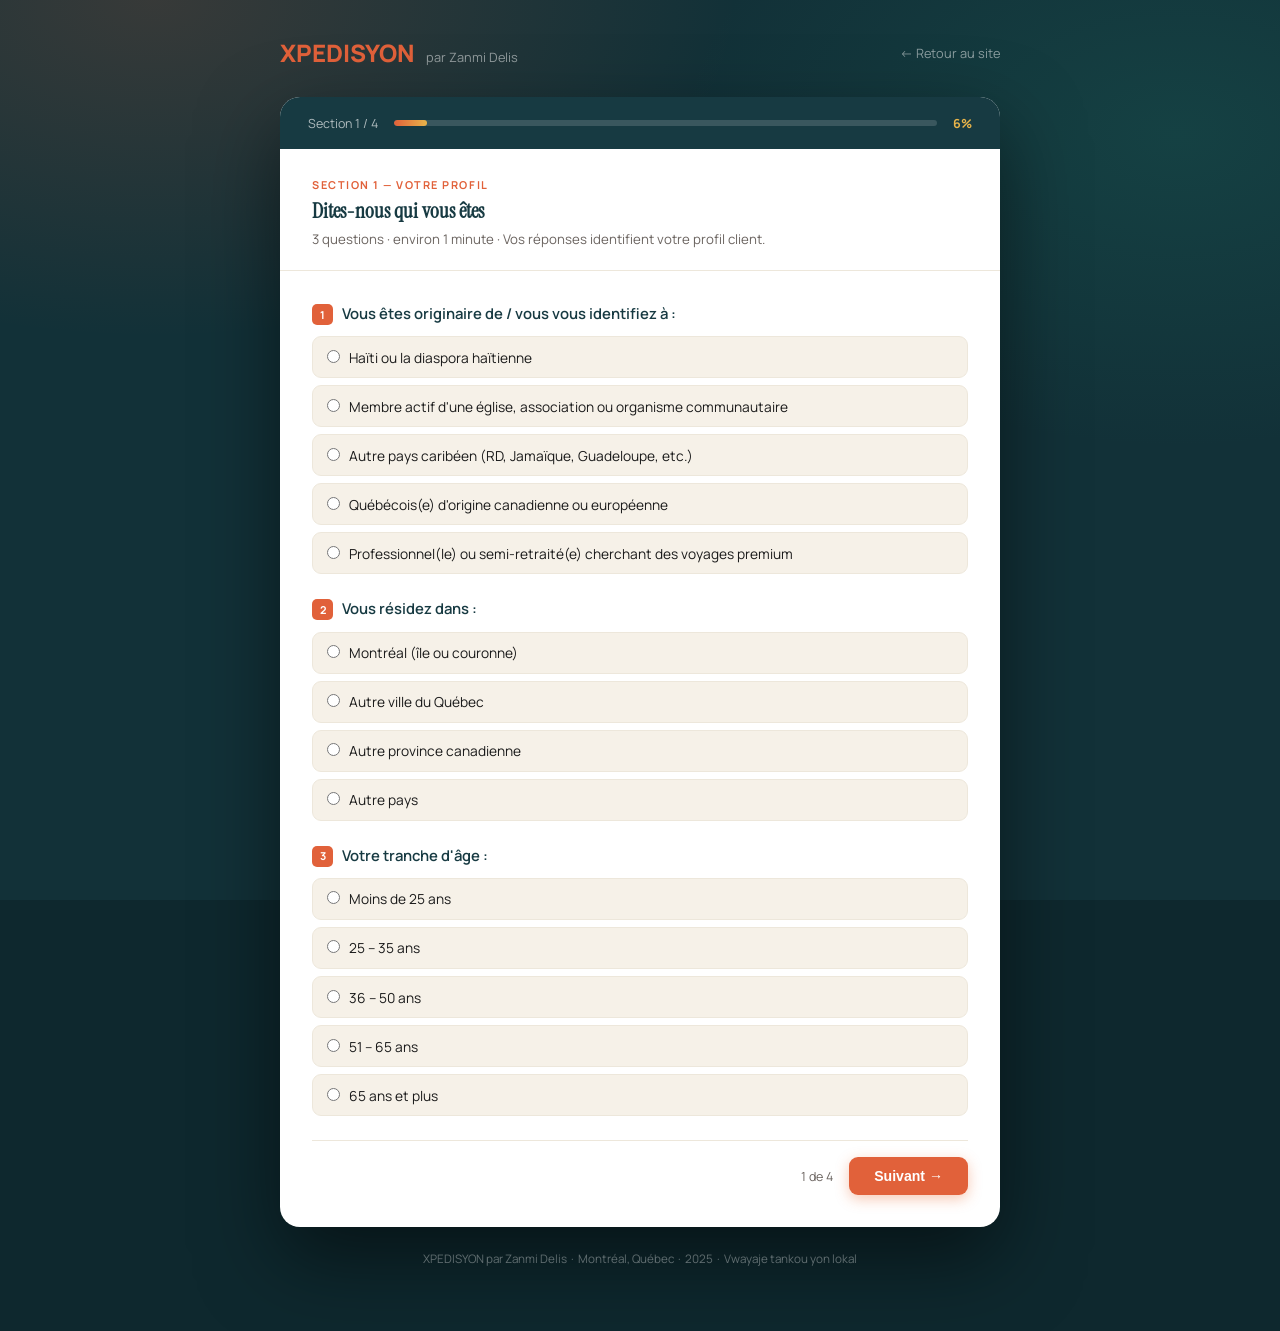
==== commit 29b7dd31: "Add files via upload" ====
--- a/sondage.html
+++ b/sondage.html
@@ -4,20 +4,24 @@
 <meta charset="UTF-8">
 <meta name="viewport" content="width=device-width, initial-scale=1.0">
 <title>XPEDISYON — Sondage de validation de marché</title>
+<link rel="preconnect" href="https://fonts.googleapis.com">
+<link rel="preconnect" href="https://fonts.gstatic.com" crossorigin>
+<link href="https://fonts.googleapis.com/css2?family=Instrument+Serif:ital@0;1&family=Manrope:wght@400;500;600;700&family=IBM+Plex+Mono:wght@400;500&display=swap" rel="stylesheet">
 <meta name="description" content="Participez au sondage de validation de marché XPEDISYON. 5 minutes, confidentiel.">
 <style>
 :root{
-  --orange:#E8632A;--orange-dark:#C4511F;--orange-light:#FAE0D0;
-  --navy:#1A2B5F;--navy-dark:#0D1A3A;--teal:#1B7A8A;
-  --gold:#C9A84C;--white:#FFFFFF;--off:#FFF9F6;
-  --gray:#F5F0EC;--mid:#D0C8C0;--muted:#6B6460;--text:#1A1A1A;
+  --orange:#E1613A;--orange-dark:#C24A24;--orange-light:#FAE0D0;
+  --navy:#173A42;--navy-dark:#0E282E;--teal:#1F7A6B;
+  --gold:#E8B44A;--white:#FFFFFF;--off:#F6F1E8;
+  --gray:#EDE7DB;--mid:#D0C8C0;--muted:#6B6460;--text:#1A1A1A;
   --go-bg:#D4EDDA;--go:#1A5C2A;--wait-bg:#FFF3CD;--wait:#7C5C00;
   --nogo-bg:#F8D7DA;--nogo:#7A1C1C;
 }
 *{box-sizing:border-box;margin:0;padding:0}
 html{scroll-behavior:smooth}
-body{font-family:'Segoe UI',system-ui,sans-serif;color:var(--text);min-height:100vh;background:var(--navy-dark)}
-.bg{position:fixed;inset:0;background:linear-gradient(135deg,rgba(10,18,50,.94) 0%,rgba(26,43,95,.86) 45%,rgba(232,99,42,.2) 100%),url('https://images.unsplash.com/photo-1506953823976-52e1fdc0149a?w=1600&q=80&fit=crop') center/cover no-repeat;z-index:0}
+body{font-family:'Manrope',system-ui,sans-serif;color:var(--text);min-height:100vh;background:var(--navy-dark)}
+.sec-title,.res-head h2{font-family:'Instrument Serif',serif;font-weight:400}
+.bg{position:fixed;inset:0;background:radial-gradient(900px 520px at 12% 0%,rgba(225,97,58,.18),transparent 65%),radial-gradient(760px 480px at 92% 15%,rgba(31,122,107,.22),transparent 65%),#123138;z-index:0}
 .wrap{position:relative;z-index:1;min-height:100vh;display:flex;flex-direction:column;align-items:center;padding:1.5rem 1rem 4rem}
 .top-bar{width:100%;max-width:720px;display:flex;align-items:center;justify-content:space-between;padding:.75rem 0 1.75rem}
 .logo{font-size:1.5rem;font-weight:800;color:var(--orange);text-decoration:none}
